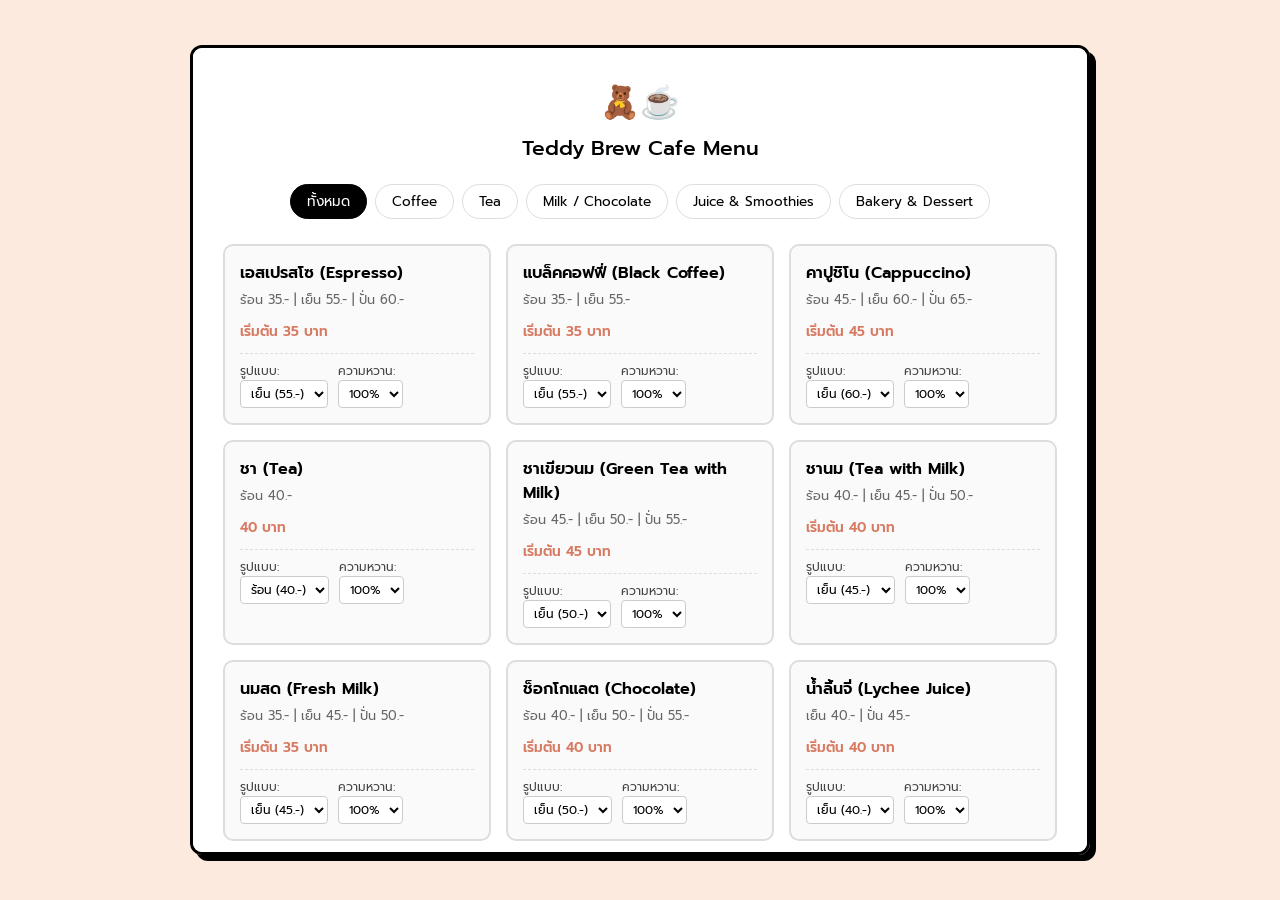
==== drink.html @ b92d3668 "First commit - Teddy Brew Cafe website" ====
<!DOCTYPE html>
<html lang="th">
<head>
    <meta charset="UTF-8">
    <meta name="viewport" content="width=device-width, initial-scale=1.0">
    <title>เมนูเครื่องดื่มและของหวาน - Teddy Brew Cafe</title>
    <link rel="stylesheet" href="style.css">
    <link href="https://fonts.googleapis.com/css2?family=Prompt:wght@300;400;500;600&display=swap" rel="stylesheet">
</head>
<body class="menu-body">

    <div class="menu-container-large">
        <div class="menu-header">
            <span class="cafe-icon">🧸☕</span>
            <h2>Teddy Brew Cafe Menu</h2>
        </div>

        <!-- ปุ่มกรองหมวดหมู่ -->
        <div class="menu-filters">
            <button class="filter-btn active" data-filter="all">ทั้งหมด</button>
            <button class="filter-btn" data-filter="coffee">Coffee</button>
            <button class="filter-btn" data-filter="tea">Tea</button>
            <button class="filter-btn" data-filter="milk">Milk / Chocolate</button>
            <button class="filter-btn" data-filter="juice">Juice & Smoothies</button>
            <button class="filter-btn" data-filter="bakery">Bakery & Dessert</button>
        </div>

        <!-- รายการเมนูทั้งหมด -->
        <div class="drink-grid-catalog">
            
            <!-- COFFEE -->
            <div class="drink-card" data-category="coffee" data-name="เอสเปรสโซ (Espresso)" data-type="drink">
                <div class="drink-info">
                    <h3>เอสเปรสโซ (Espresso)</h3>
                    <p>ร้อน 35.- | เย็น 55.- | ปั่น 60.-</p>
                    <span class="price-tag">เริ่มต้น 35 บาท</span>
                </div>
                <div class="drink-options">
                    <div class="option-group">
                        <label>รูปแบบ:</label>
                        <select class="serve-type">
                            <option value="ร้อน">ร้อน (35.-)</option>
                            <option value="เย็น" selected>เย็น (55.-)</option>
                            <option value="ปั่น">ปั่น (60.-)</option>
                        </select>
                    </div>
                    <div class="option-group">
                        <label>ความหวาน:</label>
                        <select class="sweetness">
                            <option value="หวาน 0%">0%</option>
                            <option value="หวาน 50%">50%</option>
                            <option value="หวาน 100%" selected>100%</option>
                        </select>
                    </div>
                </div>
            </div>

            <div class="drink-card" data-category="coffee" data-name="แบล็คคอฟฟี่ (Black Coffee)" data-type="drink">
                <div class="drink-info">
                    <h3>แบล็คคอฟฟี่ (Black Coffee)</h3>
                    <p>ร้อน 35.- | เย็น 55.-</p>
                    <span class="price-tag">เริ่มต้น 35 บาท</span>
                </div>
                <div class="drink-options">
                    <div class="option-group">
                        <label>รูปแบบ:</label>
                        <select class="serve-type">
                            <option value="ร้อน">ร้อน (35.-)</option>
                            <option value="เย็น" selected>เย็น (55.-)</option>
                        </select>
                    </div>
                    <div class="option-group">
                        <label>ความหวาน:</label>
                        <select class="sweetness">
                            <option value="หวาน 0%">0%</option>
                            <option value="หวาน 50%">50%</option>
                            <option value="หวาน 100%" selected>100%</option>
                        </select>
                    </div>
                </div>
            </div>

            <div class="drink-card" data-category="coffee" data-name="คาปูชิโน (Cappuccino)" data-type="drink">
                <div class="drink-info">
                    <h3>คาปูชิโน (Cappuccino)</h3>
                    <p>ร้อน 45.- | เย็น 60.- | ปั่น 65.-</p>
                    <span class="price-tag">เริ่มต้น 45 บาท</span>
                </div>
                <div class="drink-options">
                    <div class="option-group">
                        <label>รูปแบบ:</label>
                        <select class="serve-type">
                            <option value="ร้อน">ร้อน (45.-)</option>
                            <option value="เย็น" selected>เย็น (60.-)</option>
                            <option value="ปั่น">ปั่น (65.-)</option>
                        </select>
                    </div>
                    <div class="option-group">
                        <label>ความหวาน:</label>
                        <select class="sweetness">
                            <option value="หวาน 0%">0%</option>
                            <option value="หวาน 50%">50%</option>
                            <option value="หวาน 100%" selected>100%</option>
                        </select>
                    </div>
                </div>
            </div>

            <!-- TEA -->
            <div class="drink-card" data-category="tea" data-name="ชา (Tea)" data-type="drink">
                <div class="drink-info">
                    <h3>ชา (Tea)</h3>
                    <p>ร้อน 40.-</p>
                    <span class="price-tag">40 บาท</span>
                </div>
                <div class="drink-options">
                    <div class="option-group">
                        <label>รูปแบบ:</label>
                        <select class="serve-type">
                            <option value="ร้อน" selected>ร้อน (40.-)</option>
                        </select>
                    </div>
                    <div class="option-group">
                        <label>ความหวาน:</label>
                        <select class="sweetness">
                            <option value="หวาน 0%">0%</option>
                            <option value="หวาน 50%">50%</option>
                            <option value="หวาน 100%" selected>100%</option>
                        </select>
                    </div>
                </div>
            </div>

            <div class="drink-card" data-category="tea" data-name="ชาเขียวนม (Green Tea with Milk)" data-type="drink">
                <div class="drink-info">
                    <h3>ชาเขียวนม (Green Tea with Milk)</h3>
                    <p>ร้อน 45.- | เย็น 50.- | ปั่น 55.-</p>
                    <span class="price-tag">เริ่มต้น 45 บาท</span>
                </div>
                <div class="drink-options">
                    <div class="option-group">
                        <label>รูปแบบ:</label>
                        <select class="serve-type">
                            <option value="ร้อน">ร้อน (45.-)</option>
                            <option value="เย็น" selected>เย็น (50.-)</option>
                            <option value="ปั่น">ปั่น (55.-)</option>
                        </select>
                    </div>
                    <div class="option-group">
                        <label>ความหวาน:</label>
                        <select class="sweetness">
                            <option value="หวาน 0%">0%</option>
                            <option value="หวาน 50%">50%</option>
                            <option value="หวาน 100%" selected>100%</option>
                        </select>
                    </div>
                </div>
            </div>

            <div class="drink-card" data-category="tea" data-name="ชานม (Tea with Milk)" data-type="drink">
                <div class="drink-info">
                    <h3>ชานม (Tea with Milk)</h3>
                    <p>ร้อน 40.- | เย็น 45.- | ปั่น 50.-</p>
                    <span class="price-tag">เริ่มต้น 40 บาท</span>
                </div>
                <div class="drink-options">
                    <div class="option-group">
                        <label>รูปแบบ:</label>
                        <select class="serve-type">
                            <option value="ร้อน">ร้อน (40.-)</option>
                            <option value="เย็น" selected>เย็น (45.-)</option>
                            <option value="ปั่น">ปั่น (50.-)</option>
                        </select>
                    </div>
                    <div class="option-group">
                        <label>ความหวาน:</label>
                        <select class="sweetness">
                            <option value="หวาน 0%">0%</option>
                            <option value="หวาน 50%">50%</option>
                            <option value="หวาน 100%" selected>100%</option>
                        </select>
                    </div>
                </div>
            </div>

            <!-- MILK / CHOCOLATE -->
            <div class="drink-card" data-category="milk" data-name="นมสด (Fresh Milk)" data-type="drink">
                <div class="drink-info">
                    <h3>นมสด (Fresh Milk)</h3>
                    <p>ร้อน 35.- | เย็น 45.- | ปั่น 50.-</p>
                    <span class="price-tag">เริ่มต้น 35 บาท</span>
                </div>
                <div class="drink-options">
                    <div class="option-group">
                        <label>รูปแบบ:</label>
                        <select class="serve-type">
                            <option value="ร้อน">ร้อน (35.-)</option>
                            <option value="เย็น" selected>เย็น (45.-)</option>
                            <option value="ปั่น">ปั่น (50.-)</option>
                        </select>
                    </div>
                    <div class="option-group">
                        <label>ความหวาน:</label>
                        <select class="sweetness">
                            <option value="หวาน 0%">0%</option>
                            <option value="หวาน 50%">50%</option>
                            <option value="หวาน 100%" selected>100%</option>
                        </select>
                    </div>
                </div>
            </div>

            <div class="drink-card" data-category="milk" data-name="ช็อกโกแลต (Chocolate)" data-type="drink">
                <div class="drink-info">
                    <h3>ช็อกโกแลต (Chocolate)</h3>
                    <p>ร้อน 40.- | เย็น 50.- | ปั่น 55.-</p>
                    <span class="price-tag">เริ่มต้น 40 บาท</span>
                </div>
                <div class="drink-options">
                    <div class="option-group">
                        <label>รูปแบบ:</label>
                        <select class="serve-type">
                            <option value="ร้อน">ร้อน (40.-)</option>
                            <option value="เย็น" selected>เย็น (50.-)</option>
                            <option value="ปั่น">ปั่น (55.-)</option>
                        </select>
                    </div>
                    <div class="option-group">
                        <label>ความหวาน:</label>
                        <select class="sweetness">
                            <option value="หวาน 0%">0%</option>
                            <option value="หวาน 50%">50%</option>
                            <option value="หวาน 100%" selected>100%</option>
                        </select>
                    </div>
                </div>
            </div>

            <!-- JUICE & SMOOTHIES (แยกรายผลไม้) -->
            <div class="drink-card" data-category="juice" data-name="น้ำลิ้นจี่ (Lychee Juice)" data-type="drink">
                <div class="drink-info">
                    <h3>น้ำลิ้นจี่ (Lychee Juice)</h3>
                    <p>เย็น 40.- | ปั่น 45.-</p>
                    <span class="price-tag">เริ่มต้น 40 บาท</span>
                </div>
                <div class="drink-options">
                    <div class="option-group">
                        <label>รูปแบบ:</label>
                        <select class="serve-type">
                            <option value="เย็น" selected>เย็น (40.-)</option>
                            <option value="ปั่น">ปั่น (45.-)</option>
                        </select>
                    </div>
                    <div class="option-group">
                        <label>ความหวาน:</label>
                        <select class="sweetness">
                            <option value="หวาน 0%">0%</option>
                            <option value="หวาน 50%">50%</option>
                            <option value="หวาน 100%" selected>100%</option>
                        </select>
                    </div>
                </div>
            </div>

            <div class="drink-card" data-category="juice" data-name="น้ำผลไม้ปั่น - สตอเบอร์รี่" data-type="drink">
                <div class="drink-info">
                    <h3>น้ำผลไม้ปั่น - สตอเบอร์รี่</h3>
                    <p>ปั่น 55.-</p>
                    <span class="price-tag">55 บาท</span>
                </div>
                <div class="drink-options">
                    <div class="option-group">
                        <label>รูปแบบ:</label>
                        <select class="serve-type">
                            <option value="ปั่น" selected>ปั่น (55.-)</option>
                        </select>
                    </div>
                    <div class="option-group">
                        <label>ความหวาน:</label>
                        <select class="sweetness">
                            <option value="หวาน 0%">0%</option>
                            <option value="หวาน 50%">50%</option>
                            <option value="หวาน 100%" selected>100%</option>
                        </select>
                    </div>
                </div>
            </div>

            <div class="drink-card" data-category="juice" data-name="น้ำผลไม้ปั่น - กีวี่" data-type="drink">
                <div class="drink-info">
                    <h3>น้ำผลไม้ปั่น - กีวี่</h3>
                    <p>ปั่น 55.-</p>
                    <span class="price-tag">55 บาท</span>
                </div>
                <div class="drink-options">
                    <div class="option-group">
                        <label>รูปแบบ:</label>
                        <select class="serve-type">
                            <option value="ปั่น" selected>ปั่น (55.-)</option>
                        </select>
                    </div>
                    <div class="option-group">
                        <label>ความหวาน:</label>
                        <select class="sweetness">
                            <option value="หวาน 0%">0%</option>
                            <option value="หวาน 50%">50%</option>
                            <option value="หวาน 100%" selected>100%</option>
                        </select>
                    </div>
                </div>
            </div>

            <div class="drink-card" data-category="juice" data-name="น้ำผลไม้ปั่น - มิกซ์เบอร์รี่" data-type="drink">
                <div class="drink-info">
                    <h3>น้ำผลไม้ปั่น - มิกซ์เบอร์รี่</h3>
                    <p>ปั่น 55.-</p>
                    <span class="price-tag">55 บาท</span>
                </div>
                <div class="drink-options">
                    <div class="option-group">
                        <label>รูปแบบ:</label>
                        <select class="serve-type">
                            <option value="ปั่น" selected>ปั่น (55.-)</option>
                        </select>
                    </div>
                    <div class="option-group">
                        <label>ความหวาน:</label>
                        <select class="sweetness">
                            <option value="หวาน 0%">0%</option>
                            <option value="หวาน 50%">50%</option>
                            <option value="หวาน 100%" selected>100%</option>
                        </select>
                    </div>
                </div>
            </div>

            <div class="drink-card" data-category="juice" data-name="โยเกิร์ตสมูทตี้ - สตอเบอร์รี่" data-type="drink">
                <div class="drink-info">
                    <h3>โยเกิร์ตสมูทตี้ - สตอเบอร์รี่</h3>
                    <p>ปั่น 65.-</p>
                    <span class="price-tag">65 บาท</span>
                </div>
                <div class="drink-options">
                    <div class="option-group">
                        <label>รูปแบบ:</label>
                        <select class="serve-type">
                            <option value="ปั่น" selected>ปั่น (65.-)</option>
                        </select>
                    </div>
                    <div class="option-group">
                        <label>ความหวาน:</label>
                        <select class="sweetness">
                            <option value="หวาน 0%">0%</option>
                            <option value="หวาน 50%">50%</option>
                            <option value="หวาน 100%" selected>100%</option>
                        </select>
                    </div>
                </div>
            </div>

            <div class="drink-card" data-category="juice" data-name="โยเกิร์ตสมูทตี้ - มิกซ์เบอร์รี่" data-type="drink">
                <div class="drink-info">
                    <h3>โยเกิร์ตสมูทตี้ - มิกซ์เบอร์รี่</h3>
                    <p>ปั่น 65.-</p>
                    <span class="price-tag">65 บาท</span>
                </div>
                <div class="drink-options">
                    <div class="option-group">
                        <label>รูปแบบ:</label>
                        <select class="serve-type">
                            <option value="ปั่น" selected>ปั่น (65.-)</option>
                        </select>
                    </div>
                    <div class="option-group">
                        <label>ความหวาน:</label>
                        <select class="sweetness">
                            <option value="หวาน 0%">0%</option>
                            <option value="หวาน 50%">50%</option>
                            <option value="หวาน 100%" selected>100%</option>
                        </select>
                    </div>
                </div>
            </div>

            <!-- BAKERY & DESSERT -->
            <div class="drink-card" data-category="bakery" data-name="ครัวซองต์เนยสด (Butter Croissant)" data-type="bakery">
                <div class="drink-info">
                    <h3>ครัวซองต์เนยสด (Butter Croissant)</h3>
                    <p>อบสดใหม่ หอมเนยแท้ กรอบนอกนุ่มใน</p>
                    <span class="price-tag">65 บาท</span>
                </div>
            </div>

            <div class="drink-card" data-category="bakery" data-name="เค้กช็อกโกแลต (Chocolate Fudge Cake)" data-type="bakery">
                <div class="drink-info">
                    <h3>เค้กช็อกโกแลต (Chocolate Fudge Cake)</h3>
                    <p>เค้กเนื้อนุ่มราดช็อกโกแลตเข้มข้น</p>
                    <span class="price-tag">75 บาท</span>
                </div>
            </div>

            <div class="drink-card" data-category="bakery" data-name="ฮันนีโทสต์ (Honey Toast)" data-type="bakery">
                <div class="drink-info">
                    <h3>ฮันนีโทสต์ (Honey Toast)</h3>
                    <p>ขนมปังอบเนยฉ่ำๆ ราดน้ำผึ้งเสิร์ฟพร้อมวิปครีม</p>
                    <span class="price-tag">119 บาท</span>
                </div>
            </div>

        </div>

        <div class="action-footer" style="margin-top: 30px;">
            <button id="nextBtn" class="choose-btn disabled" disabled>กรุณาเลือกเมนูก่อน</button>
            <br>
            <a href="index.html" class="back-link">← กลับหน้าแรก</a>
        </div>
    </div>

    <script src="script.js"></script>
</body>
</html>
---- style.css ----
* {
    margin: 0;
    padding: 0;
    box-sizing: border-box;
    font-family: 'Prompt', sans-serif;
}

/* ธีมหน้าแรก สดใสโทนพาสเทล */
.home-body {
    background: linear-gradient(135deg, #ffecb6 0%, #ffd1dc 50%, #b5ead7 100%);
    height: 100vh;
    display: flex;
    justify-content: center;
    align-items: center;
    overflow: hidden;
    position: relative;
}

.audio-banner {
    position: absolute;
    top: 25px;
    background: #fff;
    padding: 10px 25px;
    border-radius: 30px;
    border: 2px solid #000;
    font-size: 0.9rem;
    font-weight: 500;
    box-shadow: 3px 3px 0px #000;
}

.shop-container {
    text-align: center;
    position: relative;
}

.shop-window-link {
    text-decoration: none;
}

.shop-building {
    width: 480px;
    height: 340px;
    background: #fff8f0;
    border: 3px solid #000;
    border-radius: 15px 15px 0 0;
    position: relative;
    box-shadow: 6px 6px 0px #000;
    transition: transform 0.2s ease;
}

.shop-building:hover {
    transform: translateY(-4px);
}

/* กันสาดสีสันสดใส */
.awning {
    height: 55px;
    background: repeating-linear-gradient(45deg, #fff, #fff 15px, #f28b82 15px, #f28b82 30px);
    border-bottom: 3px solid #000;
    border-radius: 12px 12px 0 0;
}

.glass-window {
    width: 300px;
    height: 190px;
    background: #4a3b32;
    border: 3px solid #000;
    margin: 20px auto;
    border-radius: 8px;
    display: flex;
    align-items: center;
    justify-content: center;
    box-shadow: inset 0 0 15px rgba(0,0,0,0.5);
}

.shelf {
    color: #fff;
    font-size: 1.8rem;
    letter-spacing: 12px;
}

.door {
    position: absolute;
    bottom: 0;
    right: 45px;
    width: 75px;
    height: 105px;
    background: #d7ccc8;
    border: 3px solid #000;
    border-bottom: none;
    border-radius: 6px 6px 0 0;
    display: flex;
    align-items: center;
    justify-content: center;
}

.order-tag-door {
    background: #fff;
    color: #000;
    font-size: 0.65rem;
    font-weight: bold;
    padding: 4px 6px;
    border: 1.5px solid #000;
    border-radius: 4px;
    box-shadow: 1px 1px 0px #000;
    text-transform: uppercase;
    text-align: center;
    transform: rotate(-5deg);
}

/* ธีมหน้าเมนูและหน้าชื่อ */
.menu-body {
    background: #fceade;
    height: 100vh;
    display: flex;
    justify-content: center;
    align-items: center;
}

.text-center {
    text-align: center;
}

.menu-container-large {
    background: #fff;
    width: 900px;
    max-width: 95%;
    max-height: 90vh;
    overflow-y: auto;
    padding: 30px;
    border: 3px solid #000;
    border-radius: 12px;
    box-shadow: 6px 6px 0px #000;
    text-align: center;
}

.menu-header {
    margin-bottom: 20px;
}

.cafe-icon {
    font-size: 2rem;
}

.menu-header h2 {
    font-size: 1.3rem;
    font-weight: 500;
    margin-top: 5px;
}

.menu-filters {
    display: flex;
    justify-content: center;
    gap: 8px;
    margin-bottom: 25px;
    flex-wrap: wrap;
}

.filter-btn {
    background: #fff;
    border: 1px solid #ddd;
    padding: 6px 16px;
    border-radius: 20px;
    cursor: pointer;
    font-size: 0.85rem;
    transition: all 0.2s;
}

.filter-btn:hover, .filter-btn.active {
    background-color: #000;
    color: #fff;
    border-color: #000;
}

.drink-grid-catalog {
    display: grid;
    grid-template-columns: repeat(auto-fit, minmax(250px, 1fr));
    gap: 15px;
    text-align: left;
}

.drink-card {
    border: 2px solid #ddd;
    border-radius: 10px;
    padding: 15px;
    cursor: pointer;
    transition: all 0.2s;
    background: #fafafa;
}

.drink-card:hover {
    border-color: #000;
}

.drink-card.selected {
    border-color: #000 !important;
    background: #fff3e0 !important;
    transform: translateY(-2px);
    box-shadow: 4px 4px 0px #000;
    position: relative;
}

.drink-card.selected::after {
    content: '\2713';
    position: absolute;
    top: 10px;
    right: 15px;
    background: #000;
    color: #fff;
    width: 24px;
    height: 24px;
    border-radius: 50%;
    display: flex;
    align-items: center;
    justify-content: center;
    font-size: 0.8rem;
}

.drink-info h3 {
    font-size: 1rem;
    font-weight: 600;
    margin-bottom: 5px;
}

.drink-info p {
    font-size: 0.8rem;
    color: #666;
    margin-bottom: 10px;
}

.price-tag {
    font-size: 0.85rem;
    font-weight: 600;
    color: #d77a61;
}

.drink-options {
    margin-top: 10px;
    padding-top: 8px;
    border-top: 1px dashed #ddd;
    display: flex;
    gap: 10px;
}

.option-group {
    display: flex;
    flex-direction: column;
    font-size: 0.75rem;
    color: #444;
}

.option-group select {
    padding: 3px 6px;
    font-size: 0.75rem;
    border: 1px solid #ccc;
    border-radius: 4px;
    background: #fff;
    outline: none;
    cursor: pointer;
}

.choose-btn {
    background: #000;
    color: #fff;
    border: 2px solid #000;
    padding: 10px 30px;
    border-radius: 20px;
    font-size: 0.95rem;
    cursor: pointer;
    transition: background 0.2s;
}

.choose-btn.disabled {
    background: #ccc;
    border-color: #ccc;
    cursor: not-allowed;
}

.choose-btn:not(.disabled):hover {
    background: #333;
}

.order-tag-card {
    background: #fdfbf7;
    border: 2px dashed #000;
    padding: 30px;
    max-width: 320px;
    margin: 0 auto;
    box-shadow: 4px 4px 0px rgba(0,0,0,0.1);
}

.tag-title {
    font-size: 0.75rem;
    letter-spacing: 2px;
    color: #777;
}

.customer-name-display {
    font-family: 'Caveat', cursive;
    font-size: 3rem;
    margin: 10px 0;
    color: #000;
}

.tag-divider {
    border-bottom: 1px solid #000;
    margin: 15px 0;
}

.tag-footer-info {
    display: flex;
    justify-content: space-between;
    font-size: 0.75rem;
    font-weight: 600;
}

.back-link {
    display: inline-block;
    margin-top: 15px;
    color: #000;
    text-decoration: none;
    font-size: 0.85rem;
}

.back-link:hover {
    text-decoration: underline;
}
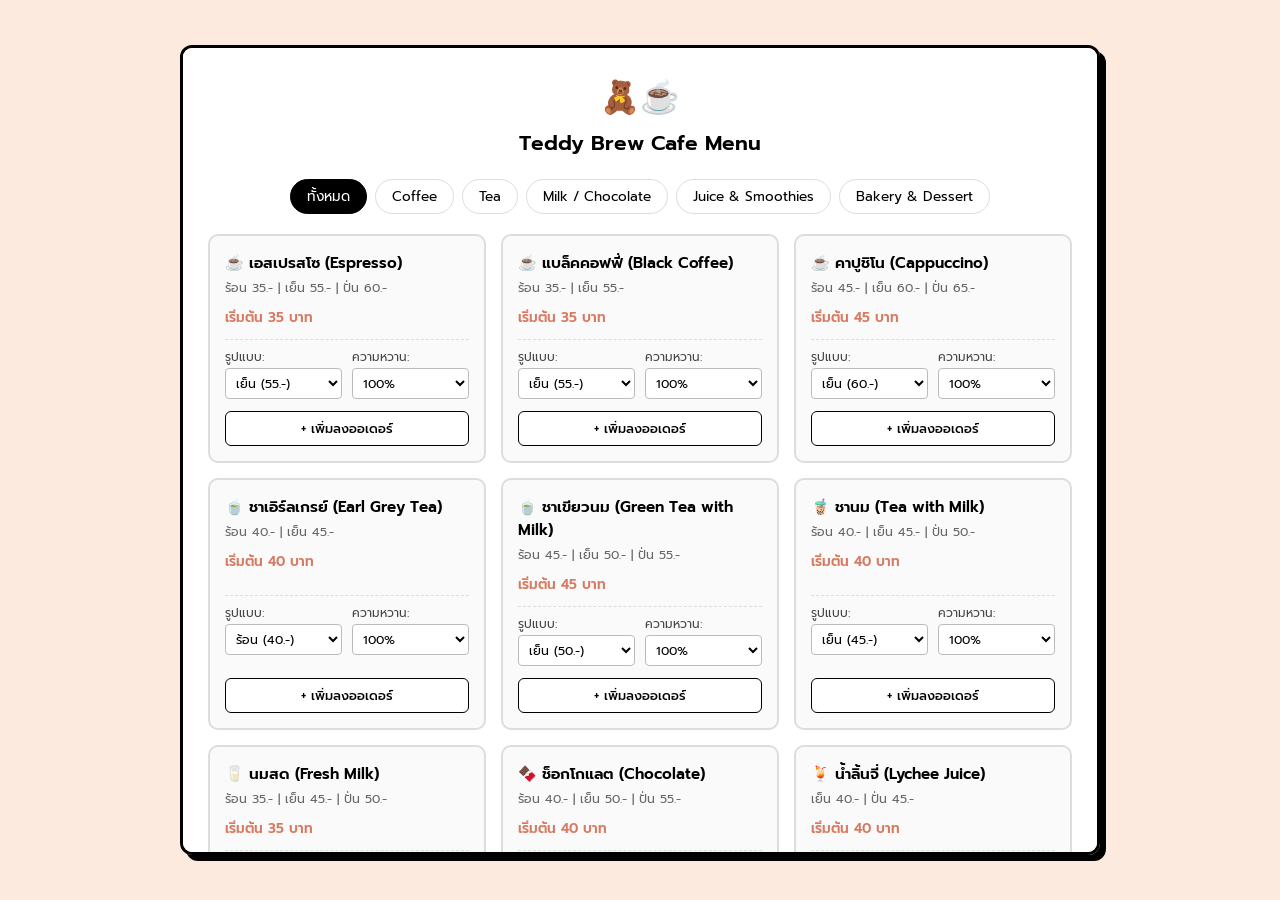
==== commit 58c0c301: "Update features" ====
--- a/drink.html
+++ b/drink.html
@@ -31,7 +31,7 @@
             <!-- COFFEE -->
             <div class="drink-card" data-category="coffee" data-name="เอสเปรสโซ (Espresso)" data-type="drink">
                 <div class="drink-info">
-                    <h3>เอสเปรสโซ (Espresso)</h3>
+                    <h3>☕ เอสเปรสโซ (Espresso)</h3>
                     <p>ร้อน 35.- | เย็น 55.- | ปั่น 60.-</p>
                     <span class="price-tag">เริ่มต้น 35 บาท</span>
                 </div>
@@ -39,25 +39,26 @@
                     <div class="option-group">
                         <label>รูปแบบ:</label>
                         <select class="serve-type">
-                            <option value="ร้อน">ร้อน (35.-)</option>
-                            <option value="เย็น" selected>เย็น (55.-)</option>
-                            <option value="ปั่น">ปั่น (60.-)</option>
-                        </select>
-                    </div>
-                    <div class="option-group">
-                        <label>ความหวาน:</label>
-                        <select class="sweetness">
-                            <option value="หวาน 0%">0%</option>
-                            <option value="หวาน 50%">50%</option>
-                            <option value="หวาน 100%" selected>100%</option>
-                        </select>
-                    </div>
-                </div>
+                            <option value="ร้อน" data-price="35">ร้อน (35.-)</option>
+                            <option value="เย็น" data-price="55" selected>เย็น (55.-)</option>
+                            <option value="ปั่น" data-price="60">ปั่น (60.-)</option>
+                        </select>
+                    </div>
+                    <div class="option-group">
+                        <label>ความหวาน:</label>
+                        <select class="sweetness">
+                            <option value="หวาน 0%">0%</option>
+                            <option value="หวาน 50%">50%</option>
+                            <option value="หวาน 100%" selected>100%</option>
+                        </select>
+                    </div>
+                </div>
+                <button type="button" class="add-to-cart-btn">+ เพิ่มลงออเดอร์</button>
             </div>
 
             <div class="drink-card" data-category="coffee" data-name="แบล็คคอฟฟี่ (Black Coffee)" data-type="drink">
                 <div class="drink-info">
-                    <h3>แบล็คคอฟฟี่ (Black Coffee)</h3>
+                    <h3>☕ แบล็คคอฟฟี่ (Black Coffee)</h3>
                     <p>ร้อน 35.- | เย็น 55.-</p>
                     <span class="price-tag">เริ่มต้น 35 บาท</span>
                 </div>
@@ -65,24 +66,25 @@
                     <div class="option-group">
                         <label>รูปแบบ:</label>
                         <select class="serve-type">
-                            <option value="ร้อน">ร้อน (35.-)</option>
-                            <option value="เย็น" selected>เย็น (55.-)</option>
-                        </select>
-                    </div>
-                    <div class="option-group">
-                        <label>ความหวาน:</label>
-                        <select class="sweetness">
-                            <option value="หวาน 0%">0%</option>
-                            <option value="หวาน 50%">50%</option>
-                            <option value="หวาน 100%" selected>100%</option>
-                        </select>
-                    </div>
-                </div>
+                            <option value="ร้อน" data-price="35">ร้อน (35.-)</option>
+                            <option value="เย็น" data-price="55" selected>เย็น (55.-)</option>
+                        </select>
+                    </div>
+                    <div class="option-group">
+                        <label>ความหวาน:</label>
+                        <select class="sweetness">
+                            <option value="หวาน 0%">0%</option>
+                            <option value="หวาน 50%">50%</option>
+                            <option value="หวาน 100%" selected>100%</option>
+                        </select>
+                    </div>
+                </div>
+                <button type="button" class="add-to-cart-btn">+ เพิ่มลงออเดอร์</button>
             </div>
 
             <div class="drink-card" data-category="coffee" data-name="คาปูชิโน (Cappuccino)" data-type="drink">
                 <div class="drink-info">
-                    <h3>คาปูชิโน (Cappuccino)</h3>
+                    <h3>☕ คาปูชิโน (Cappuccino)</h3>
                     <p>ร้อน 45.- | เย็น 60.- | ปั่น 65.-</p>
                     <span class="price-tag">เริ่มต้น 45 บาท</span>
                 </div>
@@ -90,50 +92,53 @@
                     <div class="option-group">
                         <label>รูปแบบ:</label>
                         <select class="serve-type">
-                            <option value="ร้อน">ร้อน (45.-)</option>
-                            <option value="เย็น" selected>เย็น (60.-)</option>
-                            <option value="ปั่น">ปั่น (65.-)</option>
-                        </select>
-                    </div>
-                    <div class="option-group">
-                        <label>ความหวาน:</label>
-                        <select class="sweetness">
-                            <option value="หวาน 0%">0%</option>
-                            <option value="หวาน 50%">50%</option>
-                            <option value="หวาน 100%" selected>100%</option>
-                        </select>
-                    </div>
-                </div>
+                            <option value="ร้อน" data-price="45">ร้อน (45.-)</option>
+                            <option value="เย็น" data-price="60" selected>เย็น (60.-)</option>
+                            <option value="ปั่น" data-price="65">ปั่น (65.-)</option>
+                        </select>
+                    </div>
+                    <div class="option-group">
+                        <label>ความหวาน:</label>
+                        <select class="sweetness">
+                            <option value="หวาน 0%">0%</option>
+                            <option value="หวาน 50%">50%</option>
+                            <option value="หวาน 100%" selected>100%</option>
+                        </select>
+                    </div>
+                </div>
+                <button type="button" class="add-to-cart-btn">+ เพิ่มลงออเดอร์</button>
             </div>
 
             <!-- TEA -->
-            <div class="drink-card" data-category="tea" data-name="ชา (Tea)" data-type="drink">
-                <div class="drink-info">
-                    <h3>ชา (Tea)</h3>
-                    <p>ร้อน 40.-</p>
-                    <span class="price-tag">40 บาท</span>
-                </div>
-                <div class="drink-options">
-                    <div class="option-group">
-                        <label>รูปแบบ:</label>
-                        <select class="serve-type">
-                            <option value="ร้อน" selected>ร้อน (40.-)</option>
-                        </select>
-                    </div>
-                    <div class="option-group">
-                        <label>ความหวาน:</label>
-                        <select class="sweetness">
-                            <option value="หวาน 0%">0%</option>
-                            <option value="หวาน 50%">50%</option>
-                            <option value="หวาน 100%" selected>100%</option>
-                        </select>
-                    </div>
-                </div>
+            <div class="drink-card" data-category="tea" data-name="ชาเอิร์ลเกรย์ (Earl Grey Tea)" data-type="drink">
+                <div class="drink-info">
+                    <h3>🍵 ชาเอิร์ลเกรย์ (Earl Grey Tea)</h3>
+                    <p>ร้อน 40.- | เย็น 45.-</p>
+                    <span class="price-tag">เริ่มต้น 40 บาท</span>
+                </div>
+                <div class="drink-options">
+                    <div class="option-group">
+                        <label>รูปแบบ:</label>
+                        <select class="serve-type">
+                            <option value="ร้อน" data-price="40" selected>ร้อน (40.-)</option>
+                            <option value="เย็น" data-price="45">เย็น (45.-)</option>
+                        </select>
+                    </div>
+                    <div class="option-group">
+                        <label>ความหวาน:</label>
+                        <select class="sweetness">
+                            <option value="หวาน 0%">0%</option>
+                            <option value="หวาน 50%">50%</option>
+                            <option value="หวาน 100%" selected>100%</option>
+                        </select>
+                    </div>
+                </div>
+                <button type="button" class="add-to-cart-btn">+ เพิ่มลงออเดอร์</button>
             </div>
 
             <div class="drink-card" data-category="tea" data-name="ชาเขียวนม (Green Tea with Milk)" data-type="drink">
                 <div class="drink-info">
-                    <h3>ชาเขียวนม (Green Tea with Milk)</h3>
+                    <h3>🍵 ชาเขียวนม (Green Tea with Milk)</h3>
                     <p>ร้อน 45.- | เย็น 50.- | ปั่น 55.-</p>
                     <span class="price-tag">เริ่มต้น 45 บาท</span>
                 </div>
@@ -141,25 +146,26 @@
                     <div class="option-group">
                         <label>รูปแบบ:</label>
                         <select class="serve-type">
-                            <option value="ร้อน">ร้อน (45.-)</option>
-                            <option value="เย็น" selected>เย็น (50.-)</option>
-                            <option value="ปั่น">ปั่น (55.-)</option>
-                        </select>
-                    </div>
-                    <div class="option-group">
-                        <label>ความหวาน:</label>
-                        <select class="sweetness">
-                            <option value="หวาน 0%">0%</option>
-                            <option value="หวาน 50%">50%</option>
-                            <option value="หวาน 100%" selected>100%</option>
-                        </select>
-                    </div>
-                </div>
+                            <option value="ร้อน" data-price="45">ร้อน (45.-)</option>
+                            <option value="เย็น" data-price="50" selected>เย็น (50.-)</option>
+                            <option value="ปั่น" data-price="55">ปั่น (55.-)</option>
+                        </select>
+                    </div>
+                    <div class="option-group">
+                        <label>ความหวาน:</label>
+                        <select class="sweetness">
+                            <option value="หวาน 0%">0%</option>
+                            <option value="หวาน 50%">50%</option>
+                            <option value="หวาน 100%" selected>100%</option>
+                        </select>
+                    </div>
+                </div>
+                <button type="button" class="add-to-cart-btn">+ เพิ่มลงออเดอร์</button>
             </div>
 
             <div class="drink-card" data-category="tea" data-name="ชานม (Tea with Milk)" data-type="drink">
                 <div class="drink-info">
-                    <h3>ชานม (Tea with Milk)</h3>
+                    <h3>🧋 ชานม (Tea with Milk)</h3>
                     <p>ร้อน 40.- | เย็น 45.- | ปั่น 50.-</p>
                     <span class="price-tag">เริ่มต้น 40 บาท</span>
                 </div>
@@ -167,26 +173,27 @@
                     <div class="option-group">
                         <label>รูปแบบ:</label>
                         <select class="serve-type">
-                            <option value="ร้อน">ร้อน (40.-)</option>
-                            <option value="เย็น" selected>เย็น (45.-)</option>
-                            <option value="ปั่น">ปั่น (50.-)</option>
-                        </select>
-                    </div>
-                    <div class="option-group">
-                        <label>ความหวาน:</label>
-                        <select class="sweetness">
-                            <option value="หวาน 0%">0%</option>
-                            <option value="หวาน 50%">50%</option>
-                            <option value="หวาน 100%" selected>100%</option>
-                        </select>
-                    </div>
-                </div>
+                            <option value="ร้อน" data-price="40">ร้อน (40.-)</option>
+                            <option value="เย็น" data-price="45" selected>เย็น (45.-)</option>
+                            <option value="ปั่น" data-price="50">ปั่น (50.-)</option>
+                        </select>
+                    </div>
+                    <div class="option-group">
+                        <label>ความหวาน:</label>
+                        <select class="sweetness">
+                            <option value="หวาน 0%">0%</option>
+                            <option value="หวาน 50%">50%</option>
+                            <option value="หวาน 100%" selected>100%</option>
+                        </select>
+                    </div>
+                </div>
+                <button type="button" class="add-to-cart-btn">+ เพิ่มลงออเดอร์</button>
             </div>
 
             <!-- MILK / CHOCOLATE -->
             <div class="drink-card" data-category="milk" data-name="นมสด (Fresh Milk)" data-type="drink">
                 <div class="drink-info">
-                    <h3>นมสด (Fresh Milk)</h3>
+                    <h3>🥛 นมสด (Fresh Milk)</h3>
                     <p>ร้อน 35.- | เย็น 45.- | ปั่น 50.-</p>
                     <span class="price-tag">เริ่มต้น 35 บาท</span>
                 </div>
@@ -194,25 +201,26 @@
                     <div class="option-group">
                         <label>รูปแบบ:</label>
                         <select class="serve-type">
-                            <option value="ร้อน">ร้อน (35.-)</option>
-                            <option value="เย็น" selected>เย็น (45.-)</option>
-                            <option value="ปั่น">ปั่น (50.-)</option>
-                        </select>
-                    </div>
-                    <div class="option-group">
-                        <label>ความหวาน:</label>
-                        <select class="sweetness">
-                            <option value="หวาน 0%">0%</option>
-                            <option value="หวาน 50%">50%</option>
-                            <option value="หวาน 100%" selected>100%</option>
-                        </select>
-                    </div>
-                </div>
+                            <option value="ร้อน" data-price="35">ร้อน (35.-)</option>
+                            <option value="เย็น" data-price="45" selected>เย็น (45.-)</option>
+                            <option value="ปั่น" data-price="50">ปั่น (50.-)</option>
+                        </select>
+                    </div>
+                    <div class="option-group">
+                        <label>ความหวาน:</label>
+                        <select class="sweetness">
+                            <option value="หวาน 0%">0%</option>
+                            <option value="หวาน 50%">50%</option>
+                            <option value="หวาน 100%" selected>100%</option>
+                        </select>
+                    </div>
+                </div>
+                <button type="button" class="add-to-cart-btn">+ เพิ่มลงออเดอร์</button>
             </div>
 
             <div class="drink-card" data-category="milk" data-name="ช็อกโกแลต (Chocolate)" data-type="drink">
                 <div class="drink-info">
-                    <h3>ช็อกโกแลต (Chocolate)</h3>
+                    <h3>🍫 ช็อกโกแลต (Chocolate)</h3>
                     <p>ร้อน 40.- | เย็น 50.- | ปั่น 55.-</p>
                     <span class="price-tag">เริ่มต้น 40 บาท</span>
                 </div>
@@ -220,26 +228,27 @@
                     <div class="option-group">
                         <label>รูปแบบ:</label>
                         <select class="serve-type">
-                            <option value="ร้อน">ร้อน (40.-)</option>
-                            <option value="เย็น" selected>เย็น (50.-)</option>
-                            <option value="ปั่น">ปั่น (55.-)</option>
-                        </select>
-                    </div>
-                    <div class="option-group">
-                        <label>ความหวาน:</label>
-                        <select class="sweetness">
-                            <option value="หวาน 0%">0%</option>
-                            <option value="หวาน 50%">50%</option>
-                            <option value="หวาน 100%" selected>100%</option>
-                        </select>
-                    </div>
-                </div>
-            </div>
-
-            <!-- JUICE & SMOOTHIES (แยกรายผลไม้) -->
+                            <option value="ร้อน" data-price="40">ร้อน (40.-)</option>
+                            <option value="เย็น" data-price="50" selected>เย็น (50.-)</option>
+                            <option value="ปั่น" data-price="55">ปั่น (55.-)</option>
+                        </select>
+                    </div>
+                    <div class="option-group">
+                        <label>ความหวาน:</label>
+                        <select class="sweetness">
+                            <option value="หวาน 0%">0%</option>
+                            <option value="หวาน 50%">50%</option>
+                            <option value="หวาน 100%" selected>100%</option>
+                        </select>
+                    </div>
+                </div>
+                <button type="button" class="add-to-cart-btn">+ เพิ่มลงออเดอร์</button>
+            </div>
+
+            <!-- JUICE & SMOOTHIES -->
             <div class="drink-card" data-category="juice" data-name="น้ำลิ้นจี่ (Lychee Juice)" data-type="drink">
                 <div class="drink-info">
-                    <h3>น้ำลิ้นจี่ (Lychee Juice)</h3>
+                    <h3>🍹 น้ำลิ้นจี่ (Lychee Juice)</h3>
                     <p>เย็น 40.- | ปั่น 45.-</p>
                     <span class="price-tag">เริ่มต้น 40 บาท</span>
                 </div>
@@ -247,24 +256,25 @@
                     <div class="option-group">
                         <label>รูปแบบ:</label>
                         <select class="serve-type">
-                            <option value="เย็น" selected>เย็น (40.-)</option>
-                            <option value="ปั่น">ปั่น (45.-)</option>
-                        </select>
-                    </div>
-                    <div class="option-group">
-                        <label>ความหวาน:</label>
-                        <select class="sweetness">
-                            <option value="หวาน 0%">0%</option>
-                            <option value="หวาน 50%">50%</option>
-                            <option value="หวาน 100%" selected>100%</option>
-                        </select>
-                    </div>
-                </div>
+                            <option value="เย็น" data-price="40" selected>เย็น (40.-)</option>
+                            <option value="ปั่น" data-price="45">ปั่น (45.-)</option>
+                        </select>
+                    </div>
+                    <div class="option-group">
+                        <label>ความหวาน:</label>
+                        <select class="sweetness">
+                            <option value="หวาน 0%">0%</option>
+                            <option value="หวาน 50%">50%</option>
+                            <option value="หวาน 100%" selected>100%</option>
+                        </select>
+                    </div>
+                </div>
+                <button type="button" class="add-to-cart-btn">+ เพิ่มลงออเดอร์</button>
             </div>
 
             <div class="drink-card" data-category="juice" data-name="น้ำผลไม้ปั่น - สตอเบอร์รี่" data-type="drink">
                 <div class="drink-info">
-                    <h3>น้ำผลไม้ปั่น - สตอเบอร์รี่</h3>
+                    <h3>🍓 น้ำผลไม้ปั่น - สตอเบอร์รี่</h3>
                     <p>ปั่น 55.-</p>
                     <span class="price-tag">55 บาท</span>
                 </div>
@@ -272,23 +282,24 @@
                     <div class="option-group">
                         <label>รูปแบบ:</label>
                         <select class="serve-type">
-                            <option value="ปั่น" selected>ปั่น (55.-)</option>
-                        </select>
-                    </div>
-                    <div class="option-group">
-                        <label>ความหวาน:</label>
-                        <select class="sweetness">
-                            <option value="หวาน 0%">0%</option>
-                            <option value="หวาน 50%">50%</option>
-                            <option value="หวาน 100%" selected>100%</option>
-                        </select>
-                    </div>
-                </div>
+                            <option value="ปั่น" data-price="55" selected>ปั่น (55.-)</option>
+                        </select>
+                    </div>
+                    <div class="option-group">
+                        <label>ความหวาน:</label>
+                        <select class="sweetness">
+                            <option value="หวาน 0%">0%</option>
+                            <option value="หวาน 50%">50%</option>
+                            <option value="หวาน 100%" selected>100%</option>
+                        </select>
+                    </div>
+                </div>
+                <button type="button" class="add-to-cart-btn">+ เพิ่มลงออเดอร์</button>
             </div>
 
             <div class="drink-card" data-category="juice" data-name="น้ำผลไม้ปั่น - กีวี่" data-type="drink">
                 <div class="drink-info">
-                    <h3>น้ำผลไม้ปั่น - กีวี่</h3>
+                    <h3>🥝 น้ำผลไม้ปั่น - กีวี่</h3>
                     <p>ปั่น 55.-</p>
                     <span class="price-tag">55 บาท</span>
                 </div>
@@ -296,23 +307,24 @@
                     <div class="option-group">
                         <label>รูปแบบ:</label>
                         <select class="serve-type">
-                            <option value="ปั่น" selected>ปั่น (55.-)</option>
-                        </select>
-                    </div>
-                    <div class="option-group">
-                        <label>ความหวาน:</label>
-                        <select class="sweetness">
-                            <option value="หวาน 0%">0%</option>
-                            <option value="หวาน 50%">50%</option>
-                            <option value="หวาน 100%" selected>100%</option>
-                        </select>
-                    </div>
-                </div>
+                            <option value="ปั่น" data-price="55" selected>ปั่น (55.-)</option>
+                        </select>
+                    </div>
+                    <div class="option-group">
+                        <label>ความหวาน:</label>
+                        <select class="sweetness">
+                            <option value="หวาน 0%">0%</option>
+                            <option value="หวาน 50%">50%</option>
+                            <option value="หวาน 100%" selected>100%</option>
+                        </select>
+                    </div>
+                </div>
+                <button type="button" class="add-to-cart-btn">+ เพิ่มลงออเดอร์</button>
             </div>
 
             <div class="drink-card" data-category="juice" data-name="น้ำผลไม้ปั่น - มิกซ์เบอร์รี่" data-type="drink">
                 <div class="drink-info">
-                    <h3>น้ำผลไม้ปั่น - มิกซ์เบอร์รี่</h3>
+                    <h3>🫐 น้ำผลไม้ปั่น - มิกซ์เบอร์รี่</h3>
                     <p>ปั่น 55.-</p>
                     <span class="price-tag">55 บาท</span>
                 </div>
@@ -320,23 +332,24 @@
                     <div class="option-group">
                         <label>รูปแบบ:</label>
                         <select class="serve-type">
-                            <option value="ปั่น" selected>ปั่น (55.-)</option>
-                        </select>
-                    </div>
-                    <div class="option-group">
-                        <label>ความหวาน:</label>
-                        <select class="sweetness">
-                            <option value="หวาน 0%">0%</option>
-                            <option value="หวาน 50%">50%</option>
-                            <option value="หวาน 100%" selected>100%</option>
-                        </select>
-                    </div>
-                </div>
+                            <option value="ปั่น" data-price="55" selected>ปั่น (55.-)</option>
+                        </select>
+                    </div>
+                    <div class="option-group">
+                        <label>ความหวาน:</label>
+                        <select class="sweetness">
+                            <option value="หวาน 0%">0%</option>
+                            <option value="หวาน 50%">50%</option>
+                            <option value="หวาน 100%" selected>100%</option>
+                        </select>
+                    </div>
+                </div>
+                <button type="button" class="add-to-cart-btn">+ เพิ่มลงออเดอร์</button>
             </div>
 
             <div class="drink-card" data-category="juice" data-name="โยเกิร์ตสมูทตี้ - สตอเบอร์รี่" data-type="drink">
                 <div class="drink-info">
-                    <h3>โยเกิร์ตสมูทตี้ - สตอเบอร์รี่</h3>
+                    <h3>🥤 โยเกิร์ตสมูทตี้ - สตอเบอร์รี่</h3>
                     <p>ปั่น 65.-</p>
                     <span class="price-tag">65 บาท</span>
                 </div>
@@ -344,23 +357,24 @@
                     <div class="option-group">
                         <label>รูปแบบ:</label>
                         <select class="serve-type">
-                            <option value="ปั่น" selected>ปั่น (65.-)</option>
-                        </select>
-                    </div>
-                    <div class="option-group">
-                        <label>ความหวาน:</label>
-                        <select class="sweetness">
-                            <option value="หวาน 0%">0%</option>
-                            <option value="หวาน 50%">50%</option>
-                            <option value="หวาน 100%" selected>100%</option>
-                        </select>
-                    </div>
-                </div>
+                            <option value="ปั่น" data-price="65" selected>ปั่น (65.-)</option>
+                        </select>
+                    </div>
+                    <div class="option-group">
+                        <label>ความหวาน:</label>
+                        <select class="sweetness">
+                            <option value="หวาน 0%">0%</option>
+                            <option value="หวาน 50%">50%</option>
+                            <option value="หวาน 100%" selected>100%</option>
+                        </select>
+                    </div>
+                </div>
+                <button type="button" class="add-to-cart-btn">+ เพิ่มลงออเดอร์</button>
             </div>
 
             <div class="drink-card" data-category="juice" data-name="โยเกิร์ตสมูทตี้ - มิกซ์เบอร์รี่" data-type="drink">
                 <div class="drink-info">
-                    <h3>โยเกิร์ตสมูทตี้ - มิกซ์เบอร์รี่</h3>
+                    <h3>🥤 โยเกิร์ตสมูทตี้ - มิกซ์เบอร์รี่</h3>
                     <p>ปั่น 65.-</p>
                     <span class="price-tag">65 บาท</span>
                 </div>
@@ -368,48 +382,62 @@
                     <div class="option-group">
                         <label>รูปแบบ:</label>
                         <select class="serve-type">
-                            <option value="ปั่น" selected>ปั่น (65.-)</option>
-                        </select>
-                    </div>
-                    <div class="option-group">
-                        <label>ความหวาน:</label>
-                        <select class="sweetness">
-                            <option value="หวาน 0%">0%</option>
-                            <option value="หวาน 50%">50%</option>
-                            <option value="หวาน 100%" selected>100%</option>
-                        </select>
-                    </div>
-                </div>
+                            <option value="ปั่น" data-price="65" selected>ปั่น (65.-)</option>
+                        </select>
+                    </div>
+                    <div class="option-group">
+                        <label>ความหวาน:</label>
+                        <select class="sweetness">
+                            <option value="หวาน 0%">0%</option>
+                            <option value="หวาน 50%">50%</option>
+                            <option value="หวาน 100%" selected>100%</option>
+                        </select>
+                    </div>
+                </div>
+                <button type="button" class="add-to-cart-btn">+ เพิ่มลงออเดอร์</button>
             </div>
 
             <!-- BAKERY & DESSERT -->
-            <div class="drink-card" data-category="bakery" data-name="ครัวซองต์เนยสด (Butter Croissant)" data-type="bakery">
-                <div class="drink-info">
-                    <h3>ครัวซองต์เนยสด (Butter Croissant)</h3>
+            <div class="drink-card" data-category="bakery" data-name="ครัวซองต์เนยสด (Butter Croissant)" data-type="bakery" data-price="65">
+                <div class="drink-info">
+                    <h3>🥐 ครัวซองต์เนยสด (Butter Croissant)</h3>
                     <p>อบสดใหม่ หอมเนยแท้ กรอบนอกนุ่มใน</p>
                     <span class="price-tag">65 บาท</span>
                 </div>
-            </div>
-
-            <div class="drink-card" data-category="bakery" data-name="เค้กช็อกโกแลต (Chocolate Fudge Cake)" data-type="bakery">
-                <div class="drink-info">
-                    <h3>เค้กช็อกโกแลต (Chocolate Fudge Cake)</h3>
+                <button type="button" class="add-to-cart-btn">+ เพิ่มลงออเดอร์</button>
+            </div>
+
+            <div class="drink-card" data-category="bakery" data-name="เค้กช็อกโกแลต (Chocolate Fudge Cake)" data-type="bakery" data-price="75">
+                <div class="drink-info">
+                    <h3>🍰 เค้กช็อกโกแลต (Chocolate Fudge Cake)</h3>
                     <p>เค้กเนื้อนุ่มราดช็อกโกแลตเข้มข้น</p>
                     <span class="price-tag">75 บาท</span>
                 </div>
-            </div>
-
-            <div class="drink-card" data-category="bakery" data-name="ฮันนีโทสต์ (Honey Toast)" data-type="bakery">
-                <div class="drink-info">
-                    <h3>ฮันนีโทสต์ (Honey Toast)</h3>
+                <button type="button" class="add-to-cart-btn">+ เพิ่มลงออเดอร์</button>
+            </div>
+
+            <div class="drink-card" data-category="bakery" data-name="ฮันนีโทสต์ (Honey Toast)" data-type="bakery" data-price="119">
+                <div class="drink-info">
+                    <h3>🍯 ฮันนีโทสต์ (Honey Toast)</h3>
                     <p>ขนมปังอบเนยฉ่ำๆ ราดน้ำผึ้งเสิร์ฟพร้อมวิปครีม</p>
                     <span class="price-tag">119 บาท</span>
                 </div>
+                <button type="button" class="add-to-cart-btn">+ เพิ่มลงออเดอร์</button>
             </div>
 
         </div>
 
-        <div class="action-footer" style="margin-top: 30px;">
+        <!-- สรุปรายการในตะกร้าแบบ Real-time -->
+        <div id="cartSummaryBox" class="cart-summary-box hidden">
+            <div class="cart-summary-header">
+                <h3>🛒 รายการที่เลือกไว้</h3>
+                <button type="button" id="clearCartBtn" class="clear-cart-btn">ล้างทั้งหมด</button>
+            </div>
+            <div id="cartItemsContainer" class="cart-items-container"></div>
+            <div id="liveTotalDisplay" class="live-total-display">ยอดรวม: 0 บาท</div>
+        </div>
+
+        <div class="action-footer">
             <button id="nextBtn" class="choose-btn disabled" disabled>กรุณาเลือกเมนูก่อน</button>
             <br>
             <a href="index.html" class="back-link">← กลับหน้าแรก</a>
--- a/style.css
+++ b/style.css
@@ -5,14 +5,20 @@
     font-family: 'Prompt', sans-serif;
 }
 
-/* ธีมหน้าแรก สดใสโทนพาสเทล */
+.hidden {
+    display: none !important;
+}
+
+/* =========================================
+   ธีมหน้าแรก (index.html)
+   ========================================= */
 .home-body {
     background: linear-gradient(135deg, #ffecb6 0%, #ffd1dc 50%, #b5ead7 100%);
-    height: 100vh;
+    min-height: 100vh;
     display: flex;
     justify-content: center;
     align-items: center;
-    overflow: hidden;
+    padding: 20px;
     position: relative;
 }
 
@@ -26,19 +32,22 @@
     font-size: 0.9rem;
     font-weight: 500;
     box-shadow: 3px 3px 0px #000;
+    text-align: center;
 }
 
 .shop-container {
     text-align: center;
-    position: relative;
+    width: 100%;
+    max-width: 480px;
 }
 
 .shop-window-link {
     text-decoration: none;
+    display: block;
 }
 
 .shop-building {
-    width: 480px;
+    width: 100%;
     height: 340px;
     background: #fff8f0;
     border: 3px solid #000;
@@ -52,7 +61,6 @@
     transform: translateY(-4px);
 }
 
-/* กันสาดสีสันสดใส */
 .awning {
     height: 55px;
     background: repeating-linear-gradient(45deg, #fff, #fff 15px, #f28b82 15px, #f28b82 30px);
@@ -61,8 +69,8 @@
 }
 
 .glass-window {
-    width: 300px;
-    height: 190px;
+    width: 65%;
+    height: 185px;
     background: #4a3b32;
     border: 3px solid #000;
     margin: 20px auto;
@@ -76,14 +84,14 @@
 .shelf {
     color: #fff;
     font-size: 1.8rem;
-    letter-spacing: 12px;
+    letter-spacing: 10px;
 }
 
 .door {
     position: absolute;
     bottom: 0;
-    right: 45px;
-    width: 75px;
+    right: 8%;
+    width: 72px;
     height: 105px;
     background: #d7ccc8;
     border: 3px solid #000;
@@ -104,17 +112,26 @@
     border-radius: 4px;
     box-shadow: 1px 1px 0px #000;
     text-transform: uppercase;
-    text-align: center;
     transform: rotate(-5deg);
 }
 
-/* ธีมหน้าเมนูและหน้าชื่อ */
+.tap-hint {
+    margin-top: 15px;
+    font-size: 0.85rem;
+    font-weight: 500;
+    color: #333;
+}
+
+/* =========================================
+   ธีมหน้าเมนู หน้าชื่อ และหน้าขอบคุณ
+   ========================================= */
 .menu-body {
     background: #fceade;
-    height: 100vh;
+    min-height: 100vh;
     display: flex;
     justify-content: center;
     align-items: center;
+    padding: 20px;
 }
 
 .text-center {
@@ -123,17 +140,27 @@
 
 .menu-container-large {
     background: #fff;
-    width: 900px;
-    max-width: 95%;
+    width: 920px;
+    max-width: 100%;
     max-height: 90vh;
     overflow-y: auto;
-    padding: 30px;
+    padding: 25px;
     border: 3px solid #000;
     border-radius: 12px;
     box-shadow: 6px 6px 0px #000;
     text-align: center;
 }
 
+.menu-container-small {
+    background: #fff;
+    width: 460px;
+    max-width: 100%;
+    padding: 30px 25px;
+    border: 3px solid #000;
+    border-radius: 12px;
+    box-shadow: 6px 6px 0px #000;
+}
+
 .menu-header {
     margin-bottom: 20px;
 }
@@ -144,7 +171,7 @@
 
 .menu-header h2 {
     font-size: 1.3rem;
-    font-weight: 500;
+    font-weight: 600;
     margin-top: 5px;
 }
 
@@ -152,13 +179,13 @@
     display: flex;
     justify-content: center;
     gap: 8px;
-    margin-bottom: 25px;
+    margin-bottom: 20px;
     flex-wrap: wrap;
 }
 
 .filter-btn {
     background: #fff;
-    border: 1px solid #ddd;
+    border: 1.5px solid #ddd;
     padding: 6px 16px;
     border-radius: 20px;
     cursor: pointer;
@@ -172,6 +199,7 @@
     border-color: #000;
 }
 
+/* การ์ดเมนู */
 .drink-grid-catalog {
     display: grid;
     grid-template-columns: repeat(auto-fit, minmax(250px, 1fr));
@@ -183,49 +211,29 @@
     border: 2px solid #ddd;
     border-radius: 10px;
     padding: 15px;
-    cursor: pointer;
+    background: #fafafa;
+    display: flex;
+    flex-direction: column;
+    justify-content: space-between;
     transition: all 0.2s;
-    background: #fafafa;
-}
-
-.drink-card:hover {
+}
+
+.drink-card.selected {
     border-color: #000;
-}
-
-.drink-card.selected {
-    border-color: #000 !important;
-    background: #fff3e0 !important;
-    transform: translateY(-2px);
-    box-shadow: 4px 4px 0px #000;
-    position: relative;
-}
-
-.drink-card.selected::after {
-    content: '\2713';
-    position: absolute;
-    top: 10px;
-    right: 15px;
-    background: #000;
-    color: #fff;
-    width: 24px;
-    height: 24px;
-    border-radius: 50%;
-    display: flex;
-    align-items: center;
-    justify-content: center;
-    font-size: 0.8rem;
+    background: #fff8ee;
+    box-shadow: 3px 3px 0px #000;
 }
 
 .drink-info h3 {
-    font-size: 1rem;
-    font-weight: 600;
-    margin-bottom: 5px;
+    font-size: 0.95rem;
+    font-weight: 600;
+    margin-bottom: 4px;
 }
 
 .drink-info p {
-    font-size: 0.8rem;
+    font-size: 0.78rem;
     color: #666;
-    margin-bottom: 10px;
+    margin-bottom: 8px;
 }
 
 .price-tag {
@@ -247,16 +255,132 @@
     flex-direction: column;
     font-size: 0.75rem;
     color: #444;
+    flex: 1;
 }
 
 .option-group select {
-    padding: 3px 6px;
-    font-size: 0.75rem;
-    border: 1px solid #ccc;
+    margin-top: 2px;
+    padding: 4px 6px;
+    font-size: 0.78rem;
+    border: 1px solid #bbb;
     border-radius: 4px;
     background: #fff;
     outline: none;
     cursor: pointer;
+}
+
+.add-to-cart-btn {
+    margin-top: 12px;
+    width: 100%;
+    padding: 7px;
+    background: #fff;
+    border: 1.5px solid #000;
+    border-radius: 6px;
+    font-size: 0.8rem;
+    font-weight: 500;
+    cursor: pointer;
+    transition: all 0.15s;
+}
+
+.add-to-cart-btn:hover {
+    background: #000;
+    color: #fff;
+}
+
+.add-to-cart-btn.added-feedback {
+    background: #4caf50;
+    border-color: #4caf50;
+    color: #fff;
+}
+
+/* กล่องสรุปตะกร้าสินค้า */
+.cart-summary-box {
+    margin-top: 25px;
+    padding: 15px;
+    background: #fdfbf7;
+    border: 2px solid #000;
+    border-radius: 10px;
+    text-align: left;
+}
+
+.cart-summary-header {
+    display: flex;
+    justify-content: space-between;
+    align-items: center;
+    margin-bottom: 10px;
+}
+
+.cart-summary-header h3 {
+    font-size: 0.95rem;
+}
+
+.clear-cart-btn {
+    background: none;
+    border: none;
+    color: #d9534f;
+    font-size: 0.78rem;
+    cursor: pointer;
+    text-decoration: underline;
+}
+
+.cart-item-row {
+    display: flex;
+    justify-content: space-between;
+    align-items: center;
+    padding: 6px 0;
+    border-bottom: 1px dashed #ddd;
+    font-size: 0.82rem;
+}
+
+.cart-item-info {
+    display: flex;
+    flex-direction: column;
+}
+
+.cart-item-price {
+    color: #d77a61;
+    font-weight: 600;
+    font-size: 0.78rem;
+}
+
+.cart-item-controls {
+    display: flex;
+    align-items: center;
+    gap: 8px;
+}
+
+.qty-btn {
+    width: 24px;
+    height: 24px;
+    border: 1.5px solid #000;
+    background: #fff;
+    border-radius: 4px;
+    font-weight: bold;
+    cursor: pointer;
+}
+
+.qty-btn:hover {
+    background: #000;
+    color: #fff;
+}
+
+.qty-num {
+    font-weight: 600;
+    min-width: 16px;
+    text-align: center;
+}
+
+.live-total-display {
+    margin-top: 10px;
+    text-align: right;
+    font-weight: 600;
+    font-size: 0.95rem;
+    color: #000;
+}
+
+/* ปุ่มและลิงก์ส่วนท้าย */
+.action-footer {
+    margin-top: 25px;
 }
 
 .choose-btn {
@@ -264,7 +388,7 @@
     color: #fff;
     border: 2px solid #000;
     padding: 10px 30px;
-    border-radius: 20px;
+    border-radius: 25px;
     font-size: 0.95rem;
     cursor: pointer;
     transition: background 0.2s;
@@ -280,38 +404,10 @@
     background: #333;
 }
 
-.order-tag-card {
-    background: #fdfbf7;
-    border: 2px dashed #000;
-    padding: 30px;
-    max-width: 320px;
-    margin: 0 auto;
-    box-shadow: 4px 4px 0px rgba(0,0,0,0.1);
-}
-
-.tag-title {
-    font-size: 0.75rem;
-    letter-spacing: 2px;
-    color: #777;
-}
-
-.customer-name-display {
-    font-family: 'Caveat', cursive;
-    font-size: 3rem;
-    margin: 10px 0;
-    color: #000;
-}
-
-.tag-divider {
-    border-bottom: 1px solid #000;
-    margin: 15px 0;
-}
-
-.tag-footer-info {
-    display: flex;
-    justify-content: space-between;
-    font-size: 0.75rem;
-    font-weight: 600;
+.link-btn {
+    text-decoration: none;
+    display: inline-block;
+    margin-top: 20px;
 }
 
 .back-link {
@@ -324,4 +420,283 @@
 
 .back-link:hover {
     text-decoration: underline;
+}
+
+/* =========================================
+   หน้าป้ายชื่อและใบเสร็จ (name.html & thankyou.html)
+   ========================================= */
+.input-section {
+    margin-bottom: 15px;
+}
+
+.input-label {
+    font-size: 0.88rem;
+    font-weight: 500;
+    display: block;
+    margin-bottom: 6px;
+}
+
+.required {
+    color: #d9534f;
+}
+
+.styled-input {
+    padding: 8px 14px;
+    font-size: 0.95rem;
+    border: 2px solid #000;
+    border-radius: 8px;
+    text-align: center;
+    width: 85%;
+    outline: none;
+}
+
+.note-input {
+    font-size: 0.85rem;
+    border-color: #888;
+}
+
+.input-error {
+    border-color: #d9534f !important;
+    background: #fff5f5;
+}
+
+.error-msg {
+    color: #d9534f;
+    font-size: 0.78rem;
+    margin-top: 4px;
+}
+
+.order-tag-card {
+    background: #fdfbf7;
+    border: 2px dashed #000;
+    padding: 25px;
+    max-width: 340px;
+    margin: 20px auto 0;
+    box-shadow: 4px 4px 0px rgba(0,0,0,0.1);
+}
+
+.tag-title {
+    font-size: 0.75rem;
+    letter-spacing: 2px;
+    color: #777;
+}
+
+.customer-name-display {
+    font-family: 'Caveat', cursive;
+    font-size: 2.8rem;
+    margin: 8px 0;
+    color: #000;
+    word-break: break-word;
+}
+
+.tag-divider {
+    border-bottom: 1px solid #000;
+    margin: 12px 0;
+}
+
+.selected-drink-list {
+    font-size: 0.8rem;
+    font-weight: 500;
+    text-align: left;
+    line-height: 1.6;
+}
+
+.tag-note-display {
+    margin-top: 8px;
+    font-size: 0.78rem;
+    color: #555;
+    text-align: left;
+    font-style: italic;
+}
+
+.total-price-display {
+    font-size: 0.9rem;
+    font-weight: 600;
+    text-align: right;
+    margin-top: 10px;
+    color: #d77a61;
+}
+
+.tag-footer-info {
+    display: flex;
+    justify-content: space-between;
+    font-size: 0.75rem;
+    font-weight: 600;
+}
+
+/* หน้า Thank You */
+.thankyou-icon {
+    font-size: 3rem;
+    margin-bottom: 10px;
+}
+
+.thankyou-title {
+    font-family: 'Caveat', cursive;
+    font-size: 2.8rem;
+    margin-bottom: 8px;
+}
+
+.thankyou-subtitle {
+    font-size: 0.9rem;
+    color: #555;
+    line-height: 1.5;
+    margin-bottom: 20px;
+}
+
+.receipt-box {
+    background: #fdfbf7;
+    border: 2px dashed #000;
+    padding: 20px;
+    border-radius: 8px;
+    text-align: left;
+}
+
+.receipt-header {
+    display: flex;
+    justify-content: space-between;
+    font-size: 0.85rem;
+}
+
+/* รองรับมือถือจอเล็ก */
+@media (max-width: 480px) {
+    .shop-building {
+        height: 290px;
+    }
+    .glass-window {
+        width: 58%;
+        height: 150px;
+        margin-left: 12%;
+    }
+    .shelf {
+        font-size: 1.4rem;
+        letter-spacing: 6px;
+    }
+    .door {
+        width: 60px;
+        height: 90px;
+        right: 6%;
+    }
+}
+/* =========================================
+   เพิ่มเติม: วัน-เวลา, แถบติดตามสถานะ และปุ่มคัดลอก
+   ========================================= */
+.tag-datetime {
+    font-size: 0.72rem;
+    color: #777;
+    margin-top: -4px;
+    margin-bottom: 8px;
+}
+
+.receipt-datetime {
+    font-size: 0.72rem;
+    color: #666;
+    margin-top: 4px;
+}
+
+/* แถบติดตามสถานะการชง */
+.status-tracker-box {
+    background: #fff8ee;
+    border: 2px solid #000;
+    border-radius: 10px;
+    padding: 15px 12px;
+    margin: 15px 0 20px;
+}
+
+.status-steps {
+    display: flex;
+    align-items: center;
+    justify-content: space-between;
+    margin-bottom: 10px;
+}
+
+.status-step {
+    display: flex;
+    flex-direction: column;
+    align-items: center;
+    font-size: 0.72rem;
+    color: #999;
+    font-weight: 500;
+    min-width: 58px;
+    transition: color 0.3s;
+}
+
+.step-dot {
+    width: 24px;
+    height: 24px;
+    border-radius: 50%;
+    background: #eee;
+    border: 2px solid #bbb;
+    display: flex;
+    align-items: center;
+    justify-content: center;
+    font-weight: 600;
+    margin-bottom: 4px;
+    transition: all 0.3s;
+}
+
+.status-step.active {
+    color: #000;
+}
+
+.status-step.active .step-dot {
+    background: #ffd166;
+    border-color: #000;
+    color: #000;
+}
+
+.status-step.completed .step-dot {
+    background: #4caf50;
+    border-color: #000;
+    color: #fff;
+}
+
+.status-line {
+    flex: 1;
+    height: 3px;
+    background: #ddd;
+    margin: 0 4px 16px;
+    border-radius: 2px;
+    overflow: hidden;
+}
+
+.status-line-fill {
+    width: 0%;
+    height: 100%;
+    background: #000;
+    transition: width 1.5s ease;
+}
+
+.status-message {
+    font-size: 0.8rem;
+    font-weight: 500;
+    color: #444;
+}
+
+.status-message.status-done {
+    color: #2e7d32;
+    font-weight: 600;
+}
+
+/* ปุ่มคัดลอกใบเสร็จ */
+.copy-receipt-btn {
+    margin-top: 15px;
+    background: #fff;
+    color: #000;
+    border: 1.5px solid #000;
+    padding: 8px 20px;
+    border-radius: 20px;
+    font-size: 0.82rem;
+    font-weight: 500;
+    cursor: pointer;
+    transition: all 0.2s;
+}
+
+.copy-receipt-btn:hover {
+    background: #f0f0f0;
+}
+
+.copy-receipt-btn.copied {
+    background: #4caf50;
+    border-color: #4caf50;
+    color: #fff;
 }
